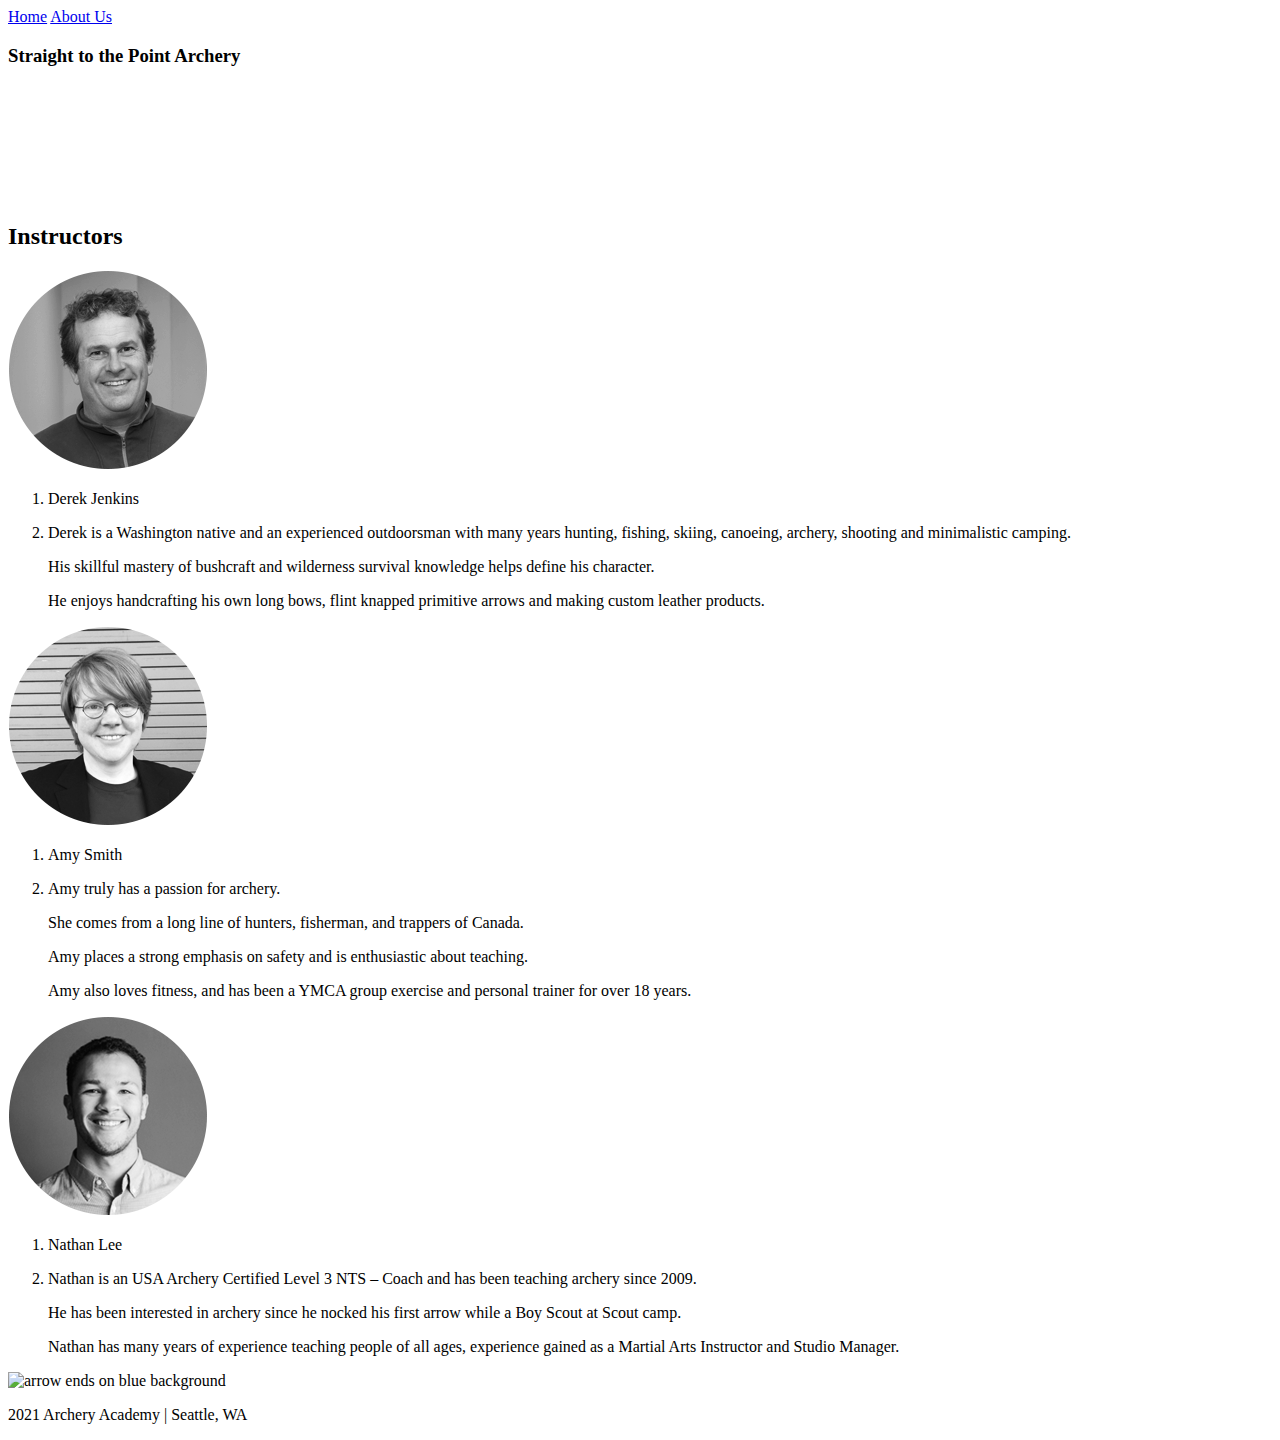
==== second-page.html @ b39692f9 "added pics and code for three html files" ====
<!DOCTYPE html>
<html lang="en">

<head>
  <meta charset="utf-8">
  <title>Our Instructors Webpage</title>
  <!-- <link rel="stylesheet" type="text/css" href="styles/stylesheet.css"> -->
</head>
<body>
    <header>
        <nav>
            <a href="index.html">Home</a>
            <a href="third-page.html">About Us</a>          
        </nav>
        <h3>Straight to the Point Archery</h3>
        <img src="images/archeryAcademy-logo-white.png" alt="bull's eye target logo">    
    </header>
    <section>
        <h2>Instructors</h2>
        <div>
            <img src="images/Derek.png" alt="man's frontal photo">
            <ol>
                <li>Derek Jenkins</li>
                <li>
                    <p>Derek is a Washington native and an experienced outdoorsman with many years hunting, fishing, skiing, canoeing, archery, shooting and minimalistic camping.</p> 
                    <p>His skillful mastery of bushcraft and wilderness survival knowledge helps define his character.</p> 
                    <p>He enjoys handcrafting his own long bows, flint knapped primitive arrows and making custom leather products.</p>
                </li>
            </ol>       
        </div>
        <div>
            <img src="images/Amy.png" alt="woman's frontal photo">
            <ol>
                <li>Amy Smith</li>
                <li>
                    <p>Amy truly has a passion for archery.</p>
                    <p>She comes from a long line of hunters, fisherman, and trappers of Canada.</p>
                    <p>Amy  places a strong emphasis on safety and is enthusiastic about teaching.</p>
                    <p>Amy also loves fitness, and  has been a YMCA group exercise and personal trainer for over 18 years.</p>
                </li>
            </ol>  
        </div>
        <div>
            <img src="images/Nathan.png" alt="man's frontal photo">
            <ol>
                <li>Nathan Lee</li>
                <li>
                    <p>Nathan is an USA Archery Certified Level 3 NTS – Coach and has been teaching archery since 2009.</p>
                    <p>He has been interested in archery since he nocked his first arrow while a Boy Scout at Scout camp.</p>
                    <p>Nathan has many years of experience teaching people of all ages, experience gained as a Martial Arts Instructor and Studio Manager.</p>
                </li>
            </ol>  
        </div>
    </section>
    <footer>
        <img src="images/footerimage.jpeg" alt="arrow ends on blue background">
        <p>2021 Archery Academy | Seattle, WA</p>
    </footer>
</body>
</html>
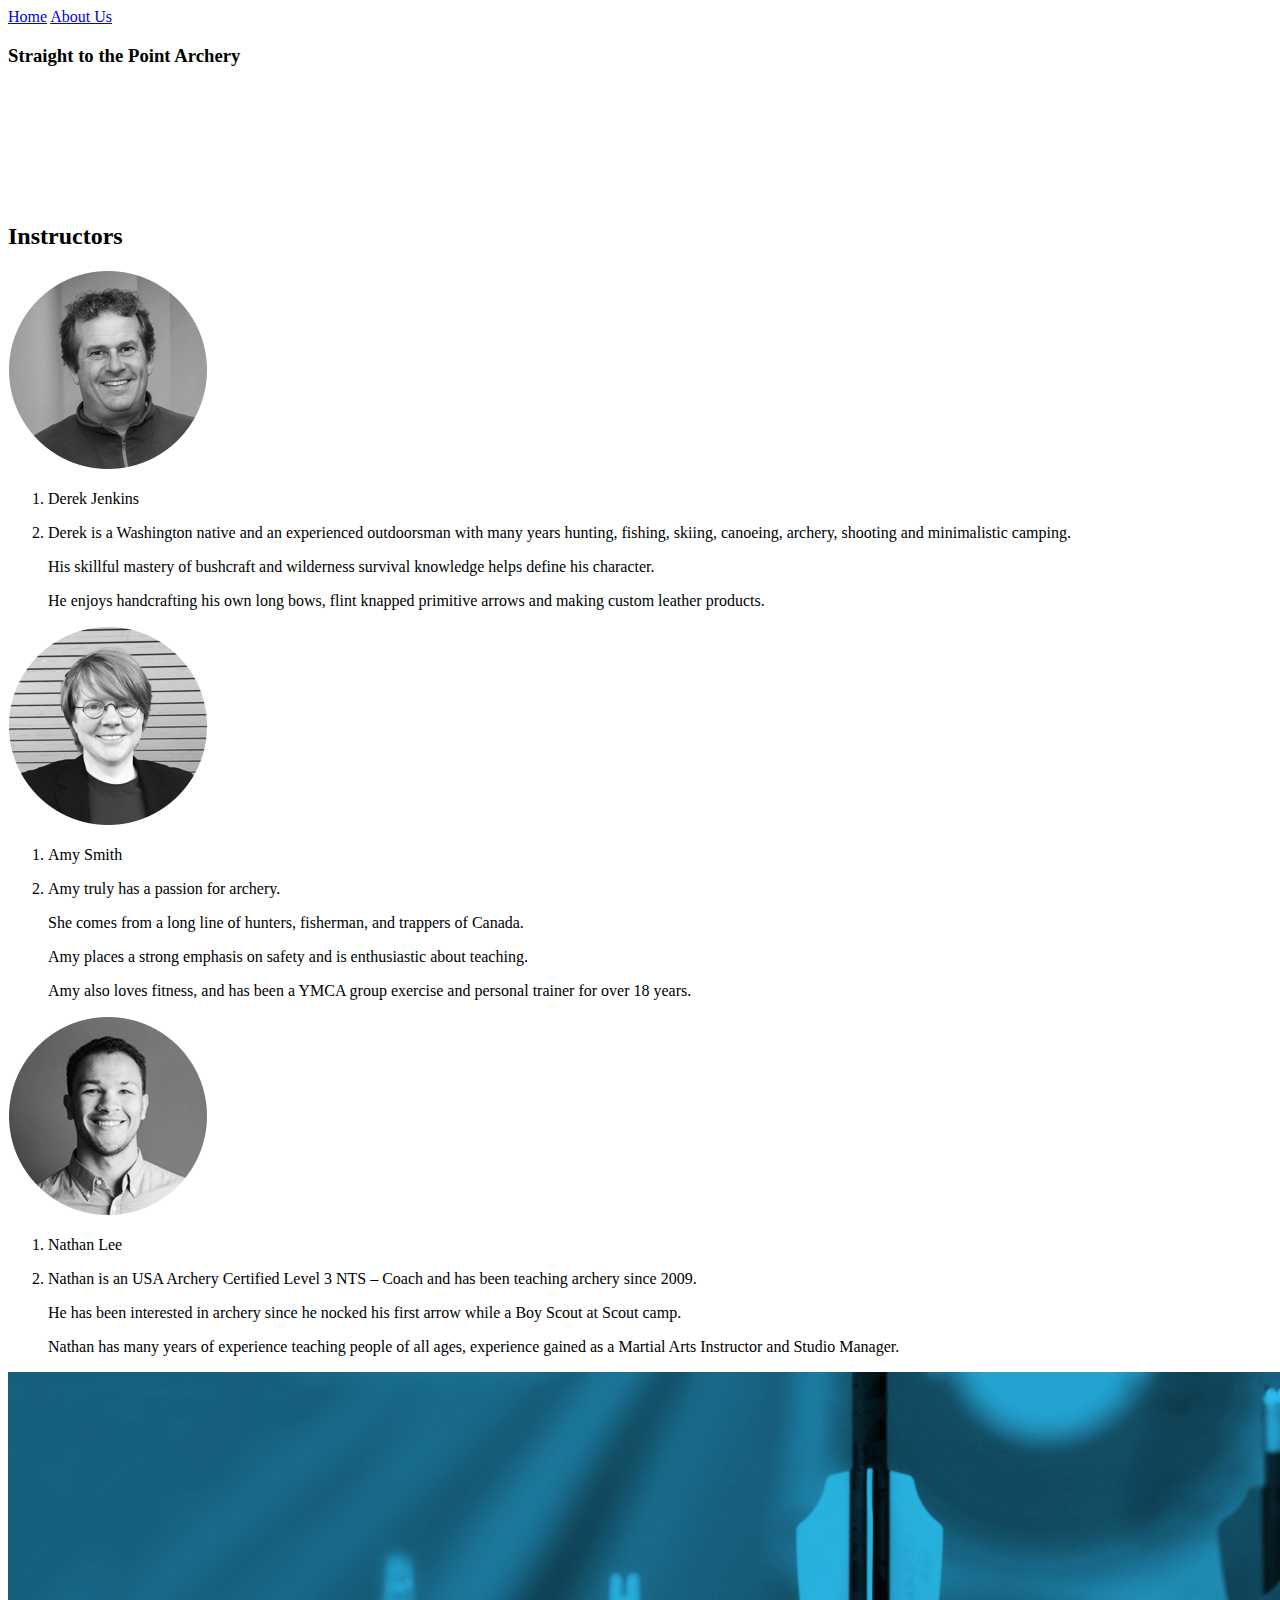
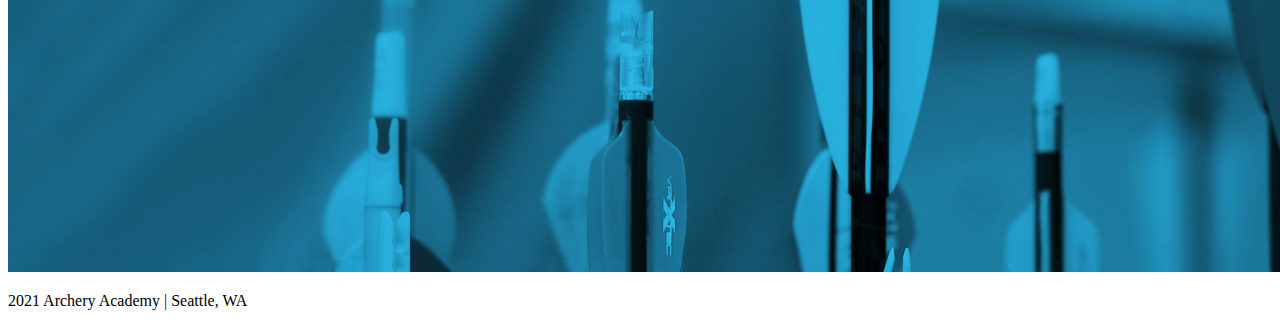
==== commit c0364094: "Update second-page.html" ====
--- a/second-page.html
+++ b/second-page.html
@@ -53,8 +53,8 @@
         </div>
     </section>
     <footer>
-        <img src="images/footerimage.jpeg" alt="arrow ends on blue background">
+        <img src="images/footerImage.jpeg" alt="arrow tails on blue background">
         <p>2021 Archery Academy | Seattle, WA</p>
     </footer>
 </body>
-</html>+</html>
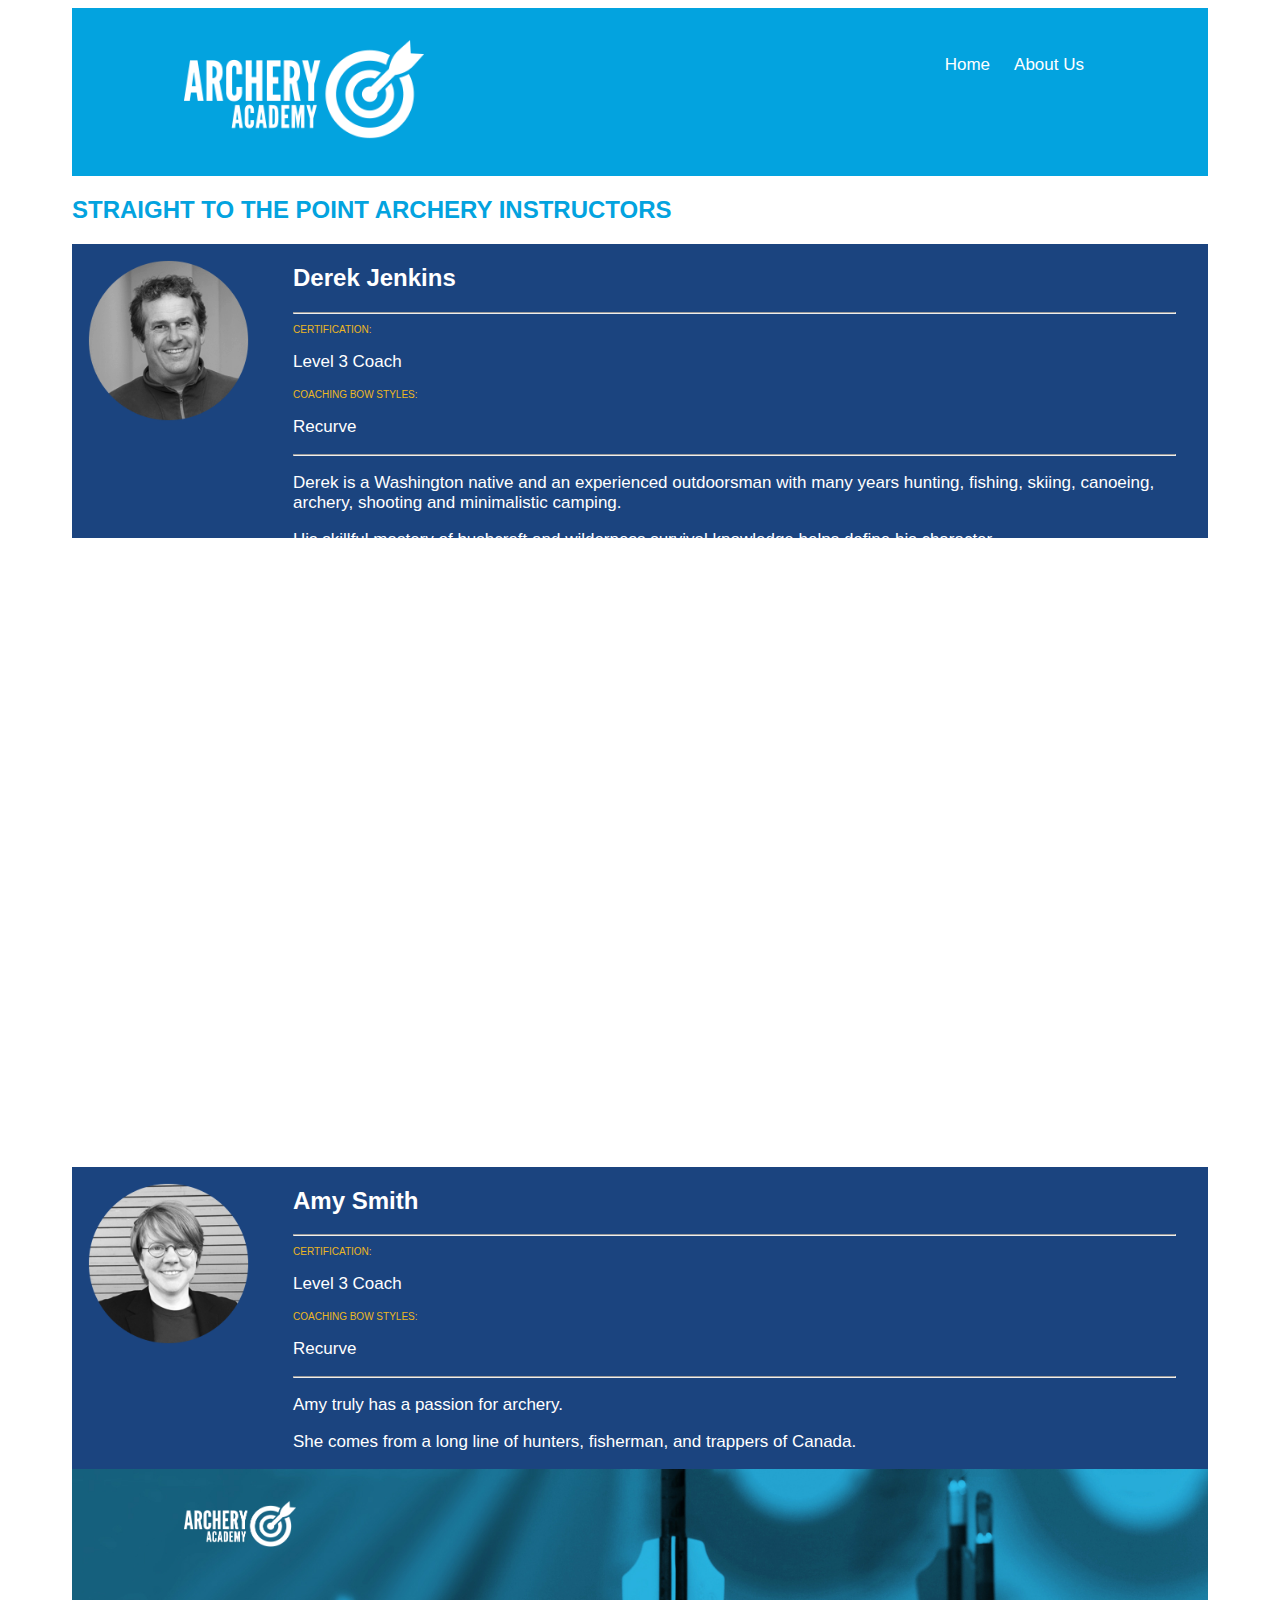
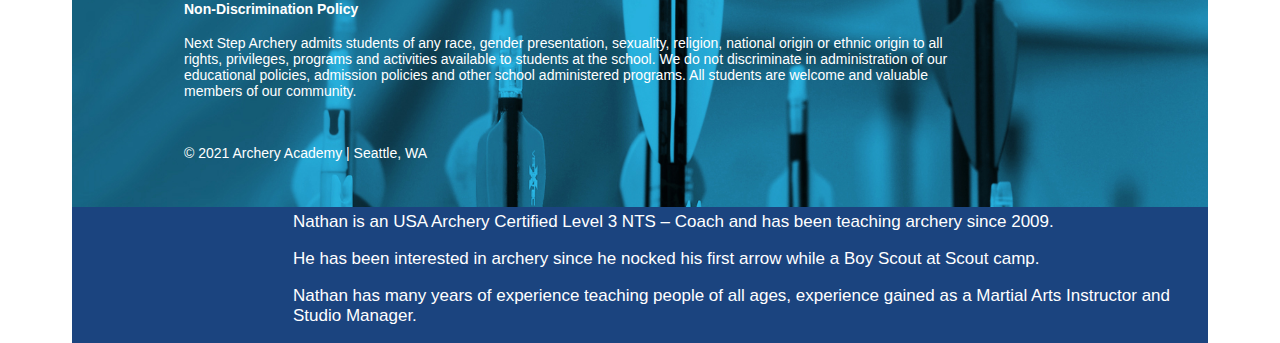
==== commit 10b50fec: "add styles" ====
--- a/second-page.html
+++ b/second-page.html
@@ -4,57 +4,72 @@
 <head>
   <meta charset="utf-8">
   <title>Our Instructors Webpage</title>
-  <!-- <link rel="stylesheet" type="text/css" href="styles/stylesheet.css"> -->
+  <link rel="stylesheet" type="text/css" href="styles/stylesheet.css">
 </head>
 <body>
     <header>
-        <nav>
+        <nav class="header-right">
             <a href="index.html">Home</a>
             <a href="third-page.html">About Us</a>          
         </nav>
-        <h3>Straight to the Point Archery</h3>
-        <img src="images/archeryAcademy-logo-white.png" alt="bull's eye target logo">    
+        <img src="images/archeryAcademy-logo-white.png" alt="bull's eye target logo" id="logo-h">
     </header>
-    <section>
-        <h2>Instructors</h2>
-        <div>
-            <img src="images/Derek.png" alt="man's frontal photo">
-            <ol>
-                <li>Derek Jenkins</li>
-                <li>
-                    <p>Derek is a Washington native and an experienced outdoorsman with many years hunting, fishing, skiing, canoeing, archery, shooting and minimalistic camping.</p> 
-                    <p>His skillful mastery of bushcraft and wilderness survival knowledge helps define his character.</p> 
-                    <p>He enjoys handcrafting his own long bows, flint knapped primitive arrows and making custom leather products.</p>
-                </li>
-            </ol>       
+    <h2 class="call-out">STRAIGHT TO THE POINT ARCHERY INSTRUCTORS</h2>    
+    <div class="grid-container">
+        <div class="grid-item-11">
+            <img src="images/Derek.png" alt="man's frontal photo" class="portraits">
         </div>
-        <div>
-            <img src="images/Amy.png" alt="woman's frontal photo">
-            <ol>
-                <li>Amy Smith</li>
-                <li>
-                    <p>Amy truly has a passion for archery.</p>
-                    <p>She comes from a long line of hunters, fisherman, and trappers of Canada.</p>
-                    <p>Amy  places a strong emphasis on safety and is enthusiastic about teaching.</p>
-                    <p>Amy also loves fitness, and  has been a YMCA group exercise and personal trainer for over 18 years.</p>
-                </li>
-            </ol>  
+        <div class="grid-item-12">        
+            <h2 class="bold">Derek Jenkins</h2>
+            <hr>
+            <p class="profile-y">CERTIFICATION:</p>
+            <p>Level 3 Coach</p>
+            <p class="profile-y">COACHING BOW STYLES:</p>
+            <p>Recurve</p>
+            <hr>
+            <p>Derek is a Washington native and an experienced outdoorsman with many years hunting, fishing, skiing, canoeing, archery, shooting and minimalistic camping.</p> 
+            <p>His skillful mastery of bushcraft and wilderness survival knowledge helps define his character.</p> 
+            <p>He enjoys handcrafting his own long bows, flint knapped primitive arrows and making custom leather products.</p>
         </div>
-        <div>
-            <img src="images/Nathan.png" alt="man's frontal photo">
-            <ol>
-                <li>Nathan Lee</li>
-                <li>
-                    <p>Nathan is an USA Archery Certified Level 3 NTS – Coach and has been teaching archery since 2009.</p>
-                    <p>He has been interested in archery since he nocked his first arrow while a Boy Scout at Scout camp.</p>
-                    <p>Nathan has many years of experience teaching people of all ages, experience gained as a Martial Arts Instructor and Studio Manager.</p>
-                </li>
-            </ol>  
+        <div class="grid-item-13">
+            <img src="images/Amy.png" alt="woman's frontal photo"  class="portraits">
         </div>
-    </section>
-    <footer>
-        <img src="images/footerImage.jpeg" alt="arrow tails on blue background">
-        <p>2021 Archery Academy | Seattle, WA</p>
+        <div class="grid-item-14">
+            <h2 class="bold">Amy Smith</h2>
+            <hr>
+            <p class="profile-y">CERTIFICATION:</p>
+            <p>Level 3 Coach</p>
+            <p class="profile-y">COACHING BOW STYLES:</p>
+            <p>Recurve</p>
+            <hr>
+            <p>Amy truly has a passion for archery.</p>
+            <p>She comes from a long line of hunters, fisherman, and trappers of Canada.</p>
+            <p>Amy  places a strong emphasis on safety and is enthusiastic about teaching.</p>
+            <p>Amy also loves fitness, and  has been a YMCA group exercise and personal trainer for over 18 years.</p>
+        </div>
+        <div class="grid-item-15">
+            <img src="images/Nathan.png" alt="man's frontal photo" class="portraits">
+        </div>
+        <div class="grid-item-16">
+            <h2 class="bold">Nathan Lee</h2>
+            <hr>
+            <p class="profile-y">CERTIFICATION:</p>
+            <p>Level 3 Coach</p>
+            <p class="profile-y">COACHING BOW STYLES:</p>
+            <p>Recurve</p>
+            <hr>
+            <p>Nathan is an USA Archery Certified Level 3 NTS – Coach and has been teaching archery since 2009.</p>
+            <p>He has been interested in archery since he nocked his first arrow while a Boy Scout at Scout camp.</p>
+            <p>Nathan has many years of experience teaching people of all ages, experience gained as a Martial Arts Instructor and Studio Manager.</p>
+        </div>
+    </div>
+    <footer class="content-footer">
+        <img src="images/archeryAcademy-logo-white.png" alt="bull's eye target logo" class="resize">
+        <h4 class="space">Non-Discrimination Policy</h4>
+        <p>Next Step Archery admits students of any race, gender presentation, sexuality, religion, national origin or ethnic origin to all rights, 
+            privileges, programs and activities available to students at the school. We do not discriminate in administration of our educational policies, 
+            admission policies and other school administered programs. All students are welcome and valuable members of our community.</p>
+        <p class="space">© 2021 Archery Academy | Seattle, WA</p>
     </footer>
 </body>
 </html>
--- a/styles/stylesheet.css
+++ b/styles/stylesheet.css
@@ -0,0 +1,219 @@
+/* .grid-container div {
+    border: 1px solid red;
+  } */
+  .grid-container {
+    display: grid;
+    text-align: left;
+    grid-gap: 20px 30px;
+  }
+  .grid-item-1 {
+    grid-column: 1 / span 4;
+    grid-row: 1 / 2;
+  }
+  .grid-item-2 {
+    grid-column: 5 / span 7;
+    grid-row: 1 / 2;
+    overflow:hidden;
+    padding-bottom: 100%;
+    position:relative;
+  }
+  .grid-item-2 iframe{
+    left:0;
+    top:5%;
+    height:100%;
+    width:100%;
+    position:absolute;
+}
+  .grid-item-22 {
+    grid-column: 5 / span 7;
+    grid-row: 2 / 3;
+    overflow:hidden;
+  }  
+  .grid-item-3 {
+    grid-column: 1 /span 4;
+    grid-row: 2 / 3;
+  }
+  .grid-item-4 {
+    grid-column: 1 /span 4;
+    grid-row:  3 / 4;
+  }
+  .grid-item-5 {
+    grid-column: 1 /span 4;
+    grid-row:  4 / 5;
+  }  
+  .grid-item-11 {
+    grid-column: 1 / span 3;
+    grid-row: 1 / 2;
+    background-color: #1b447f;
+    text-align: justify;
+  }
+  .grid-item-12 {
+    grid-column: 2 / span 7;
+    grid-row: 1 / 2;
+    background-color: #1b447f;
+    color: #ffffff;
+    padding: 0 2rem  0 2rem;
+  }
+  .grid-item-13 {
+    grid-column: 1 / span 3;
+    grid-row:  3 / 4;
+    background-color: #1b447f;
+  } 
+  .grid-item-14 {
+    grid-column: 2 / span 7;
+    grid-row:  3 / 4;
+    background-color: #1b447f;
+    color: #ffffff;
+    padding: 0 2rem  0 2rem;
+  } 
+  .grid-item-15 {
+    grid-column: 1 / span 3;
+    grid-row:  5 / 6;
+    background-color: #1b447f;
+  } 
+  .grid-item-16 {
+    grid-column: 2 / span 7;
+    grid-row:  5 / 6;
+    background-color: #1b447f;
+    color: #ffffff;
+    padding: 0 2rem  0 2rem;
+  } 
+  .grid-container {
+    grid-template-columns: 14% 14% 14% 14% auto 14% 1px;
+    grid-template-rows: 25% 50% auto;
+    justify-content: space-evenly;
+  }
+  .bold {
+      font-weight: bold;
+  }
+ul {
+    padding: 1.25rem;
+    text-align: center;
+}
+ul li {
+    list-style-type: none;
+    display: inline-block;
+    margin: 0.25rem 0.75rem;
+}
+ul a {
+    color: #fff;
+    text-decoration: none;
+}
+ul a:hover {
+    text-decoration: underline;
+}
+ol li {
+    list-style-type: none;
+}
+body {
+    min-height: 100vh;
+    display: flex;
+    flex-direction: column;
+    padding-left: 4rem;
+    padding-right: 4rem;
+}
+.content-footer {
+    flex: 1;
+    text-align: left;
+    padding-left: 7rem;
+    padding-right: 15rem;
+}
+.content-lesson {
+    flex: 1;
+    text-align: left;
+    padding-left: 2rem;
+    padding-right: 2rem;
+}
+body {
+    font-family: Arial, Helvetica, sans-serif;
+    font-style: normal;
+    font-size: 17px;
+    color: #444444;
+}
+h1 {
+    font-family: Arial, Helvetica, sans-serif;
+    font-style: bold;
+    font-size: 40px;    
+}
+h2 {
+    font-family: Arial, Helvetica, sans-serif;
+    font-style: bold;
+    font-size: 24px;        
+}
+h3 {
+    font-family: Arial, Helvetica, sans-serif;
+    font-style: bold;
+    font-size: 17px;    
+}
+header{
+    background-color: #03a3df;
+    padding: 2rem 7rem 2rem 7rem;
+}
+header a {
+    float: left;
+    color: white;
+    text-align: center;
+    padding: 12px;
+    text-decoration: none;
+    line-height: 25px;
+    border-radius: 4px;
+}
+header a:hover {
+    background-color: #ddd;
+    color: #444444;
+}
+.header-right {
+    float: right;
+    text-align:center;
+}
+footer {
+    flex-shrink: 0;
+    margin-top: 3rem;
+    padding: 2rem;
+    color: white;
+    background-image: url('../images/footerImage.jpeg');
+    z-index:1;
+    height:18rem;
+    width:auto;
+    text-align: left;
+    font-size: 14px;
+    background-size: cover;
+}
+.resize {
+    width: 7rem;
+    height: auto;
+}
+.portraits {
+    width: 30%;
+    height: auto;
+    padding: 1rem 1rem 1rem 1rem;
+}
+#logo-h {
+    width: 15rem;
+    height: auto;
+}
+.space {
+    padding-top: 2rem;
+}
+.profile-w {
+    color: #ffffff;
+}
+.profile-y {
+    color: #ecb722;
+    font-size: 10px;
+}
+.about {
+    font-size: 24px;    
+}
+.call-out{
+    font-size: 30;
+    color: #03a3df;
+}
+hr.style-one {
+    border: 0;
+    height: 1px;
+    color: #ecb722;
+}
+.dark-blue {
+    color: #1b447f;
+}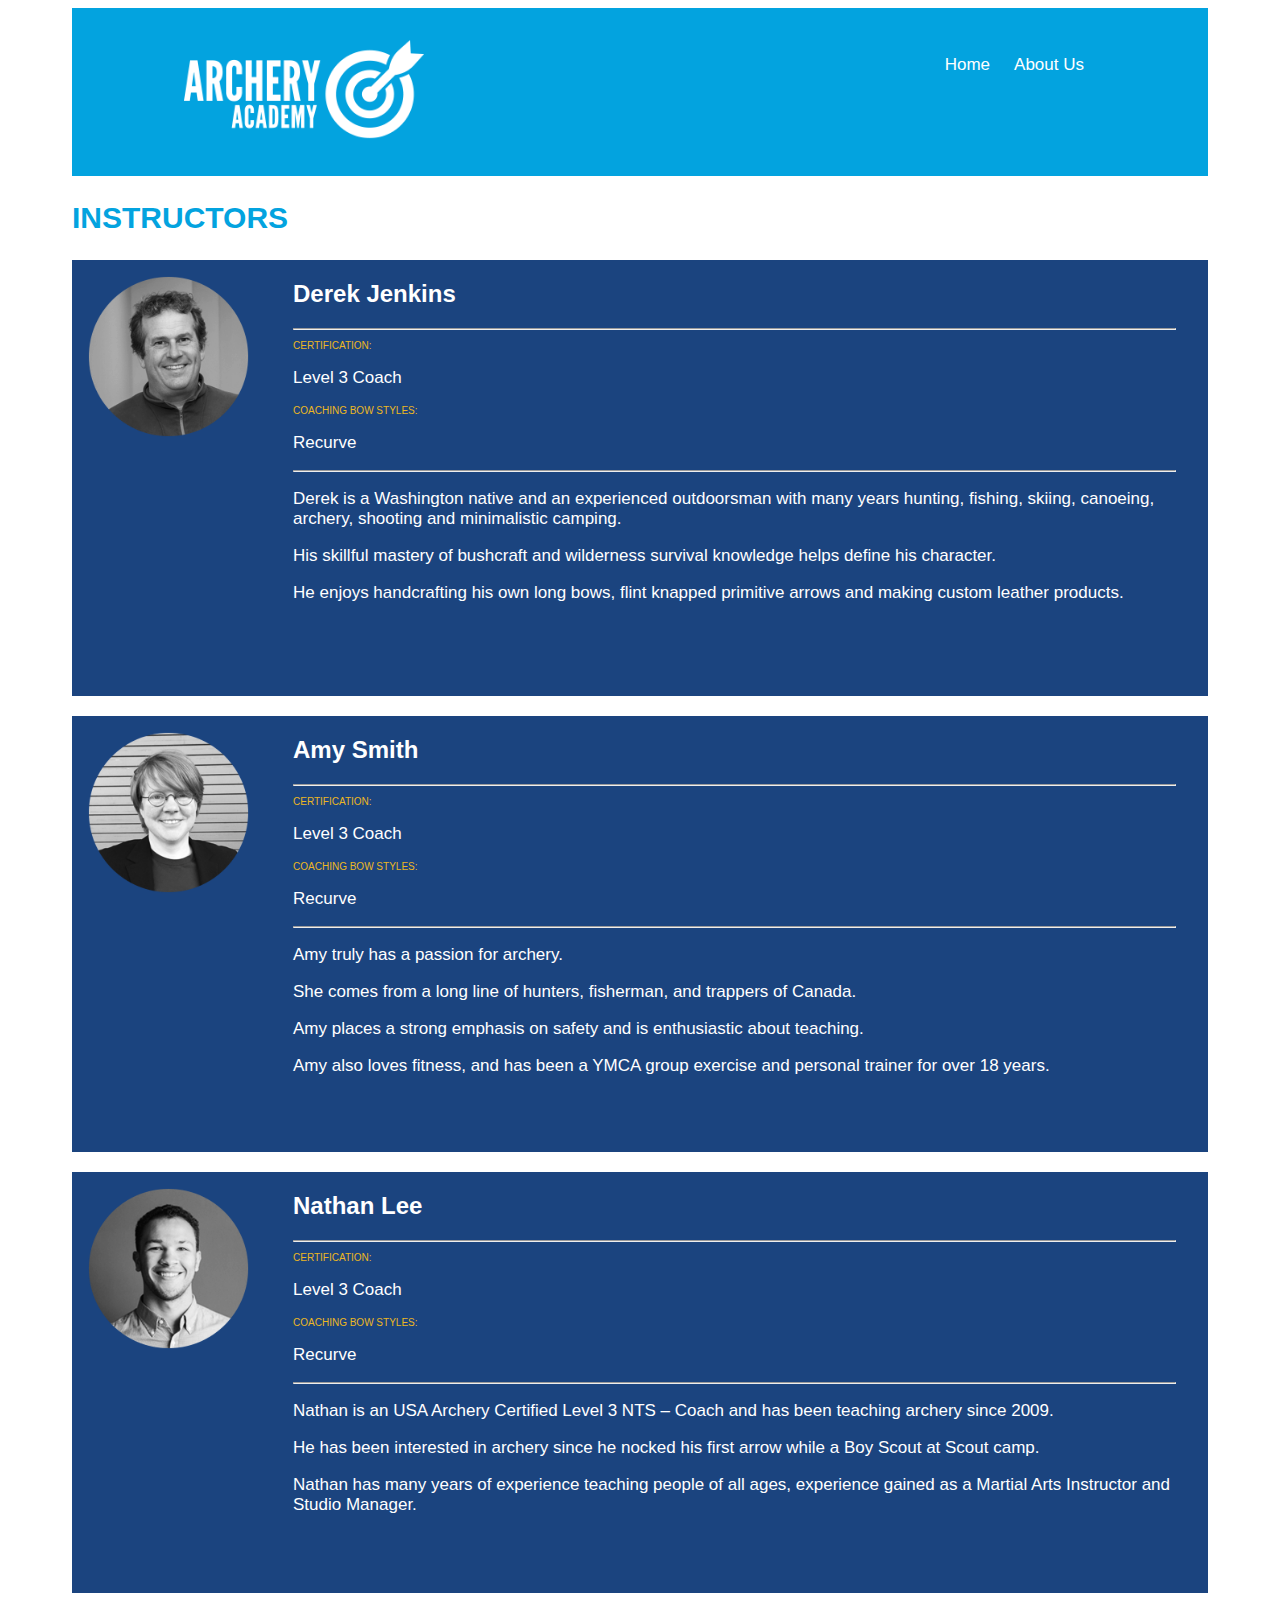
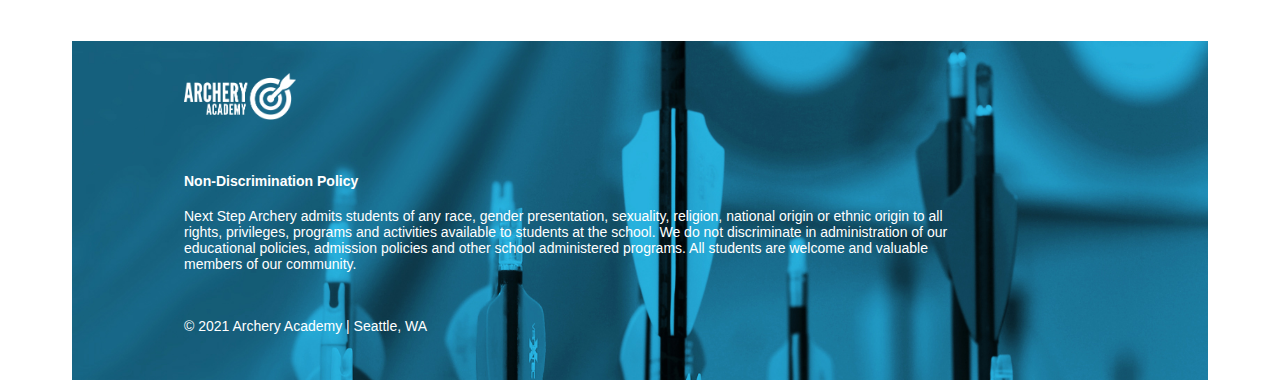
==== commit cdcd2dbf: "changes for compatibility with non-Mozilla browsers" ====
--- a/second-page.html
+++ b/second-page.html
@@ -14,7 +14,7 @@
         </nav>
         <img src="images/archeryAcademy-logo-white.png" alt="bull's eye target logo" id="logo-h">
     </header>
-    <h2 class="call-out">STRAIGHT TO THE POINT ARCHERY INSTRUCTORS</h2>    
+    <h2 class="call-out">INSTRUCTORS</h2>    
     <div class="grid-container">
         <div class="grid-item-11">
             <img src="images/Derek.png" alt="man's frontal photo" class="portraits">
--- a/styles/stylesheet.css
+++ b/styles/stylesheet.css
@@ -1,93 +1,107 @@
 /* .grid-container div {
     border: 1px solid red;
-  } */
-  .grid-container {
+}
+.grid-con div {
+    border: 1px solid red;
+} */
+.grid-container {
     display: grid;
     text-align: left;
     grid-gap: 20px 30px;
-  }
-  .grid-item-1 {
-    grid-column: 1 / span 4;
-    grid-row: 1 / 2;
-  }
-  .grid-item-2 {
-    grid-column: 5 / span 7;
-    grid-row: 1 / 2;
-    overflow:hidden;
-    padding-bottom: 100%;
-    position:relative;
-  }
-  .grid-item-2 iframe{
-    left:0;
-    top:5%;
-    height:100%;
-    width:100%;
-    position:absolute;
-}
-  .grid-item-22 {
-    grid-column: 5 / span 7;
-    grid-row: 2 / 3;
-    overflow:hidden;
-  }  
-  .grid-item-3 {
-    grid-column: 1 /span 4;
-    grid-row: 2 / 3;
-  }
-  .grid-item-4 {
-    grid-column: 1 /span 4;
-    grid-row:  3 / 4;
-  }
-  .grid-item-5 {
-    grid-column: 1 /span 4;
-    grid-row:  4 / 5;
-  }  
-  .grid-item-11 {
-    grid-column: 1 / span 3;
-    grid-row: 1 / 2;
-    background-color: #1b447f;
-    text-align: justify;
-  }
-  .grid-item-12 {
-    grid-column: 2 / span 7;
-    grid-row: 1 / 2;
-    background-color: #1b447f;
-    color: #ffffff;
-    padding: 0 2rem  0 2rem;
-  }
-  .grid-item-13 {
-    grid-column: 1 / span 3;
-    grid-row:  3 / 4;
-    background-color: #1b447f;
-  } 
-  .grid-item-14 {
-    grid-column: 2 / span 7;
-    grid-row:  3 / 4;
-    background-color: #1b447f;
-    color: #ffffff;
-    padding: 0 2rem  0 2rem;
-  } 
-  .grid-item-15 {
-    grid-column: 1 / span 3;
-    grid-row:  5 / 6;
-    background-color: #1b447f;
-  } 
-  .grid-item-16 {
-    grid-column: 2 / span 7;
-    grid-row:  5 / 6;
-    background-color: #1b447f;
-    color: #ffffff;
-    padding: 0 2rem  0 2rem;
-  } 
-  .grid-container {
-    grid-template-columns: 14% 14% 14% 14% auto 14% 1px;
-    grid-template-rows: 25% 50% auto;
-    justify-content: space-evenly;
-  }
-  .bold {
-      font-weight: bold;
-  }
+}
+.grid-con {
+    display: grid;
+    text-align: left;
+    grid-gap: 20px 30px;
+    }
+.grid-item-1 {
+grid-column: 1 / span 4;
+grid-row: 1 / 2;
+}
+.grid-item-2 {
+grid-column: 5 / span 7;
+grid-row: 1 / 2;
+overflow:hidden;
+padding-bottom: 100%;
+position:relative;
+}
+.grid-item-2 iframe{
+left:0;
+height:100%;
+width:100%;
+position:absolute;
+}
+.grid-item-22 {
+grid-column: 5 / span 7;
+grid-row: 3 / 4;
+overflow:hidden;
+}  
+.grid-item-3 {
+grid-column: 1 /span 4;
+grid-row: 2 / 3;
+}
+.grid-item-4 {
+grid-column: 1 /span 4;
+grid-row:  3 / 4;
+}
+.grid-item-5 {
+grid-column: 1 /span 4;
+grid-row:  4 / 5;
+}  
+.grid-item-11 {
+grid-column: 1 / span 3;
+grid-row: 1 / span 2;
+background-color: #1b447f;
+text-align: justify;
+}
+.grid-item-12 {
+grid-column: 2 / span 7;
+grid-row: 1 / span 2;
+background-color: #1b447f;
+color: #ffffff;
+padding: 0 2rem  0 2rem;
+}
+.grid-item-13 {
+grid-column: 1 / span 3;
+grid-row:  3 / 5;
+background-color: #1b447f;
+text-align: justify;
+} 
+.grid-item-14 {
+grid-column:  2 / span 7;
+grid-row:  3 / 5;
+background-color: #1b447f;
+color: #ffffff;
+padding: 0 2rem  0 2rem;
+} 
+.grid-item-15 {
+grid-column: 1 / span 3;
+grid-row:  5 / 7;
+background-color: #1b447f;
+text-align: justify;
+} 
+.grid-item-16 {
+grid-column:  2 / span 7;
+grid-row:  5 / 7;
+background-color: #1b447f;
+color: #ffffff;
+padding: 0 2rem  0 2rem;
+} 
+.grid-container {
+grid-template-columns: 14% 14% 14% 14% auto 14% 1px;
+grid-template-rows: 13rem 13rem 13rem 13rem 25rem 1px;
+justify-content: space-evenly;
+}
+.grid-con {
+grid-template-columns: 14% 14% 14% 14% auto 14% 1px;
+grid-template-rows: 13rem 60rem 34rem 1rem;
+justify-content: space-evenly;
+}
+.bold {
+    font-weight: bold;
+}
 ul {
-    padding: 1.25rem;
+    padding: 0.5rem;
     text-align: center;
 }
 ul li {
@@ -132,17 +146,17 @@
 }
 h1 {
     font-family: Arial, Helvetica, sans-serif;
-    font-style: bold;
+    font-weight: bold;
     font-size: 40px;    
 }
 h2 {
     font-family: Arial, Helvetica, sans-serif;
-    font-style: bold;
+    font-weight: bold;
     font-size: 24px;        
 }
 h3 {
     font-family: Arial, Helvetica, sans-serif;
-    font-style: bold;
+    font-weight: bold;
     font-size: 17px;    
 }
 header{
@@ -206,7 +220,7 @@
     font-size: 24px;    
 }
 .call-out{
-    font-size: 30;
+    font-size: 30px;
     color: #03a3df;
 }
 hr.style-one {
@@ -216,4 +230,8 @@
 }
 .dark-blue {
     color: #1b447f;
+}
+.class-header {
+    color: #1b447f;
+    text-align: center;    
 }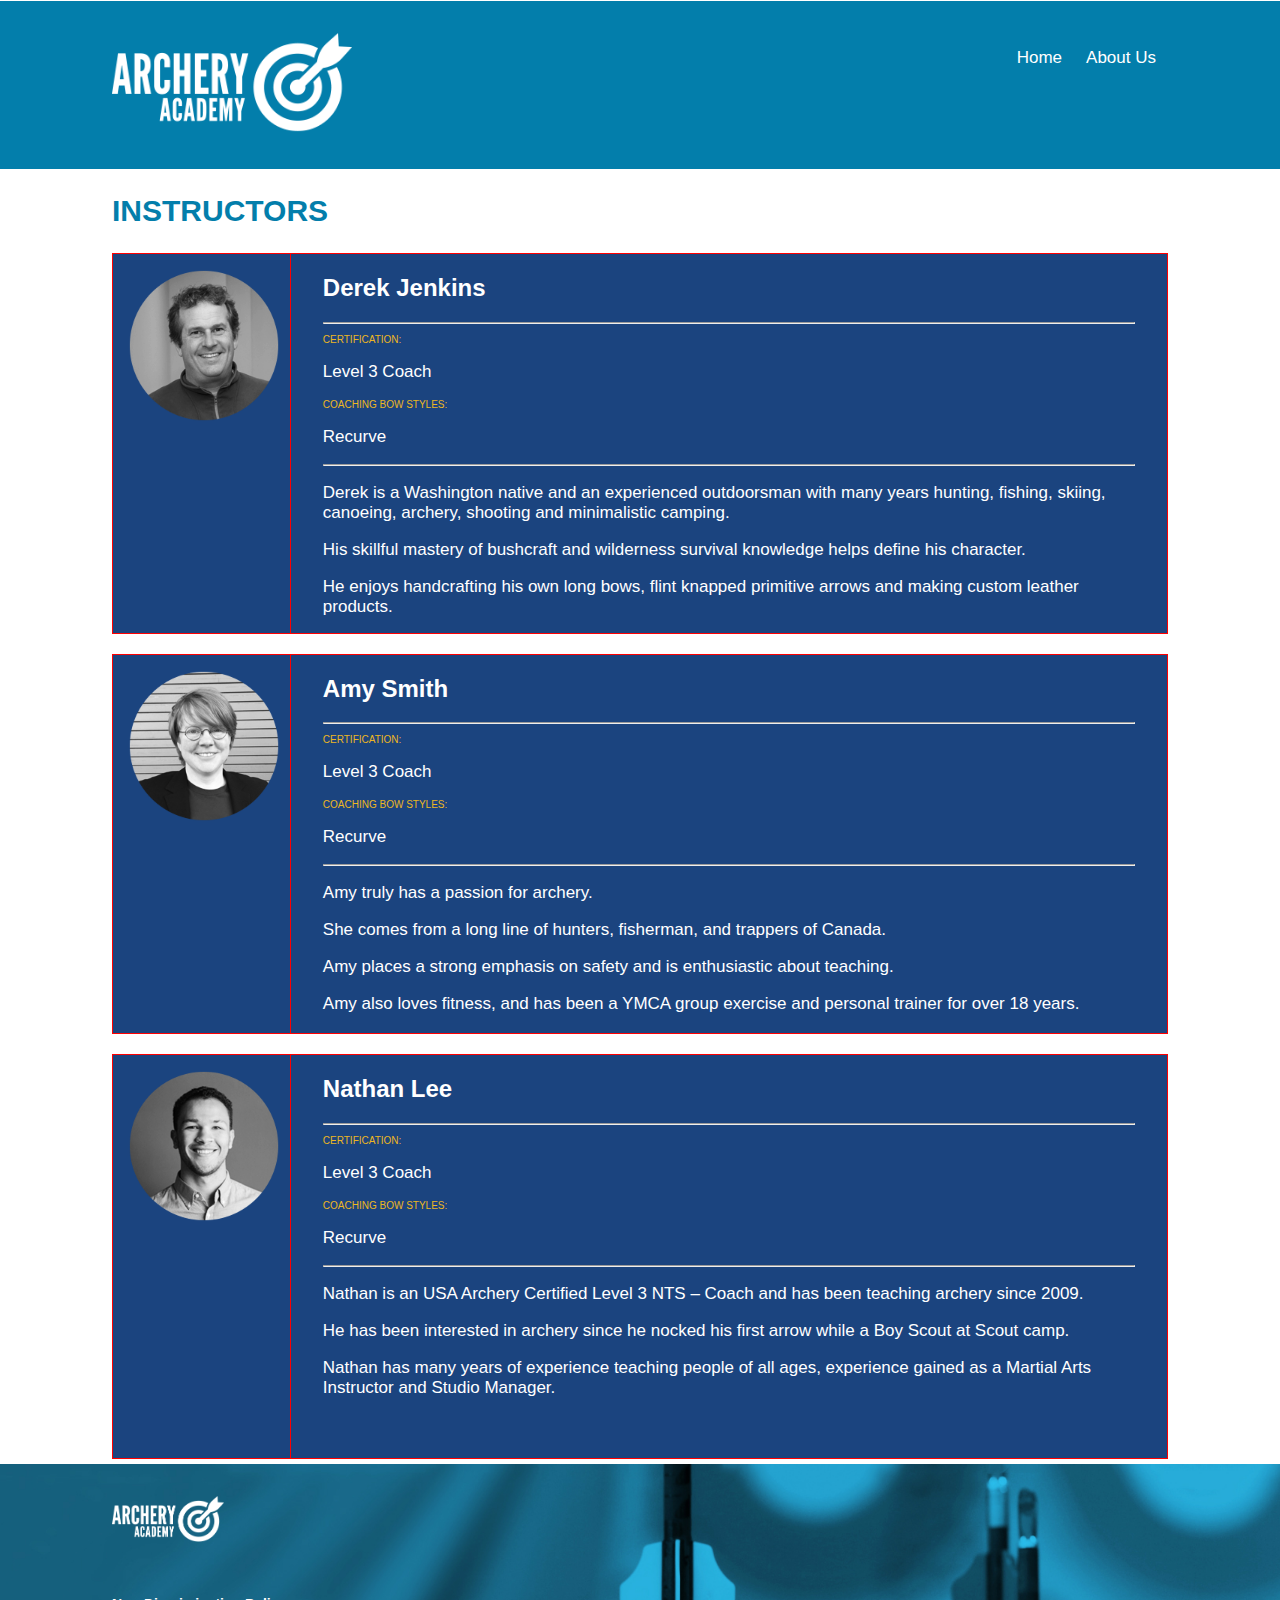
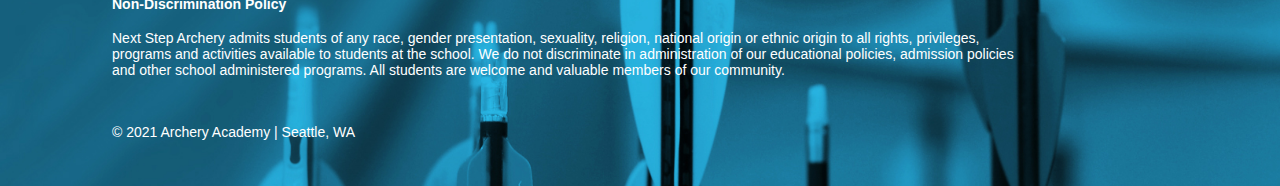
==== commit 4cba602c: "added accessibility features" ====
--- a/second-page.html
+++ b/second-page.html
@@ -7,6 +7,7 @@
   <link rel="stylesheet" type="text/css" href="styles/stylesheet.css">
 </head>
 <body>
+    <a href="#main-content" class="hidden">Skip to main content</a>    
     <header>
         <nav class="header-right">
             <a href="index.html">Home</a>
@@ -14,55 +15,57 @@
         </nav>
         <img src="images/archeryAcademy-logo-white.png" alt="bull's eye target logo" id="logo-h">
     </header>
-    <h2 class="call-out">INSTRUCTORS</h2>    
-    <div class="grid-container">
-        <div class="grid-item-11">
-            <img src="images/Derek.png" alt="man's frontal photo" class="portraits">
+    <section class="margin" id="main-content">
+        <h2 class="call-out">INSTRUCTORS</h2>    
+        <div class="grid-container">
+            <div class="grid-item-11">
+                <img src="images/Derek.png" alt="man's frontal photo" class="portraits">
+            </div>
+            <div class="grid-item-12">        
+                <h2 class="bold">Derek Jenkins</h2>
+                <hr>
+                <p class="profile-y">CERTIFICATION:</p>
+                <p>Level 3 Coach</p>
+                <p class="profile-y">COACHING BOW STYLES:</p>
+                <p>Recurve</p>
+                <hr>
+                <p>Derek is a Washington native and an experienced outdoorsman with many years hunting, fishing, skiing, canoeing, archery, shooting and minimalistic camping.</p> 
+                <p>His skillful mastery of bushcraft and wilderness survival knowledge helps define his character.</p> 
+                <p>He enjoys handcrafting his own long bows, flint knapped primitive arrows and making custom leather products.</p>
+            </div>
+            <div class="grid-item-13">
+                <img src="images/Amy.png" alt="woman's frontal photo"  class="portraits">
+            </div>
+            <div class="grid-item-14">
+                <h2 class="bold">Amy Smith</h2>
+                <hr>
+                <p class="profile-y">CERTIFICATION:</p>
+                <p>Level 3 Coach</p>
+                <p class="profile-y">COACHING BOW STYLES:</p>
+                <p>Recurve</p>
+                <hr>
+                <p>Amy truly has a passion for archery.</p>
+                <p>She comes from a long line of hunters, fisherman, and trappers of Canada.</p>
+                <p>Amy  places a strong emphasis on safety and is enthusiastic about teaching.</p>
+                <p>Amy also loves fitness, and  has been a YMCA group exercise and personal trainer for over 18 years.</p>
+            </div>
+            <div class="grid-item-15">
+                <img src="images/Nathan.png" alt="man's frontal photo" class="portraits">
+            </div>
+            <div class="grid-item-16">
+                <h2 class="bold">Nathan Lee</h2>
+                <hr>
+                <p class="profile-y">CERTIFICATION:</p>
+                <p>Level 3 Coach</p>
+                <p class="profile-y">COACHING BOW STYLES:</p>
+                <p>Recurve</p>
+                <hr>
+                <p>Nathan is an USA Archery Certified Level 3 NTS – Coach and has been teaching archery since 2009.</p>
+                <p>He has been interested in archery since he nocked his first arrow while a Boy Scout at Scout camp.</p>
+                <p>Nathan has many years of experience teaching people of all ages, experience gained as a Martial Arts Instructor and Studio Manager.</p>
+            </div>
         </div>
-        <div class="grid-item-12">        
-            <h2 class="bold">Derek Jenkins</h2>
-            <hr>
-            <p class="profile-y">CERTIFICATION:</p>
-            <p>Level 3 Coach</p>
-            <p class="profile-y">COACHING BOW STYLES:</p>
-            <p>Recurve</p>
-            <hr>
-            <p>Derek is a Washington native and an experienced outdoorsman with many years hunting, fishing, skiing, canoeing, archery, shooting and minimalistic camping.</p> 
-            <p>His skillful mastery of bushcraft and wilderness survival knowledge helps define his character.</p> 
-            <p>He enjoys handcrafting his own long bows, flint knapped primitive arrows and making custom leather products.</p>
-        </div>
-        <div class="grid-item-13">
-            <img src="images/Amy.png" alt="woman's frontal photo"  class="portraits">
-        </div>
-        <div class="grid-item-14">
-            <h2 class="bold">Amy Smith</h2>
-            <hr>
-            <p class="profile-y">CERTIFICATION:</p>
-            <p>Level 3 Coach</p>
-            <p class="profile-y">COACHING BOW STYLES:</p>
-            <p>Recurve</p>
-            <hr>
-            <p>Amy truly has a passion for archery.</p>
-            <p>She comes from a long line of hunters, fisherman, and trappers of Canada.</p>
-            <p>Amy  places a strong emphasis on safety and is enthusiastic about teaching.</p>
-            <p>Amy also loves fitness, and  has been a YMCA group exercise and personal trainer for over 18 years.</p>
-        </div>
-        <div class="grid-item-15">
-            <img src="images/Nathan.png" alt="man's frontal photo" class="portraits">
-        </div>
-        <div class="grid-item-16">
-            <h2 class="bold">Nathan Lee</h2>
-            <hr>
-            <p class="profile-y">CERTIFICATION:</p>
-            <p>Level 3 Coach</p>
-            <p class="profile-y">COACHING BOW STYLES:</p>
-            <p>Recurve</p>
-            <hr>
-            <p>Nathan is an USA Archery Certified Level 3 NTS – Coach and has been teaching archery since 2009.</p>
-            <p>He has been interested in archery since he nocked his first arrow while a Boy Scout at Scout camp.</p>
-            <p>Nathan has many years of experience teaching people of all ages, experience gained as a Martial Arts Instructor and Studio Manager.</p>
-        </div>
-    </div>
+    </section>
     <footer class="content-footer">
         <img src="images/archeryAcademy-logo-white.png" alt="bull's eye target logo" class="resize">
         <h4 class="space">Non-Discrimination Policy</h4>
--- a/styles/stylesheet.css
+++ b/styles/stylesheet.css
@@ -1,9 +1,9 @@
-/* .grid-container div {
+.grid-container div {
     border: 1px solid red;
 }
 .grid-con div {
     border: 1px solid red;
-} */
+}
 .grid-container {
     display: grid;
     text-align: left;
@@ -30,6 +30,7 @@
 height:100%;
 width:100%;
 position:absolute;
+overflow:hidden;
 }
 .grid-item-22 {
 grid-column: 5 / span 7;
@@ -37,8 +38,8 @@
 overflow:hidden;
 }  
 .grid-item-3 {
-grid-column: 1 /span 4;
-grid-row: 2 / 3;
+grid-column: 1 / span 5;
+grid-row: 2 / 3
 }
 .grid-item-4 {
 grid-column: 1 /span 4;
@@ -89,12 +90,12 @@
 } 
 .grid-container {
 grid-template-columns: 14% 14% 14% 14% auto 14% 1px;
-grid-template-rows: 13rem 13rem 13rem 13rem 25rem 1px;
+grid-template-rows: 13% 18% 13% 18% 33% 1px;
 justify-content: space-evenly;
 }
 .grid-con {
 grid-template-columns: 14% 14% 14% 14% auto 14% 1px;
-grid-template-rows: 13rem 60rem 34rem 1rem;
+grid-template-rows: 10% 48% 34% 13% 21%;
 justify-content: space-evenly;
 }
 .bold {
@@ -110,7 +111,7 @@
     margin: 0.25rem 0.75rem;
 }
 ul a {
-    color: #fff;
+    color: #ffffff;
     text-decoration: none;
 }
 ul a:hover {
@@ -160,7 +161,7 @@
     font-size: 17px;    
 }
 header{
-    background-color: #03a3df;
+    background-color: #037EAB;
     padding: 2rem 7rem 2rem 7rem;
 }
 header a {
@@ -221,7 +222,7 @@
 }
 .call-out{
     font-size: 30px;
-    color: #03a3df;
+    color: #037EAB;
 }
 hr.style-one {
     border: 0;
@@ -234,4 +235,40 @@
 .class-header {
     color: #1b447f;
     text-align: center;    
+}
+a:link {
+    text-decoration: none;
+  }
+  
+a:visited {
+text-decoration: none;
+}
+
+a:hover {
+text-decoration: underline;
+}
+.hidden {
+    position: relative;
+    left: -10000px;
+    top: auto;
+    font-size: 1px;
+  }
+  .hidden:focus {
+    left: 0;
+  }
+  .sr-only {
+    position: absolute;
+    left: -10000px;
+    top: auto;
+    width: 1px;
+    height: 1px;
+    overflow: hidden;
+  }
+  html, body {
+    margin: 0;
+    padding: 0;
+}
+.margin {
+    margin-left: 7rem;
+    margin-right: 7rem;
 }